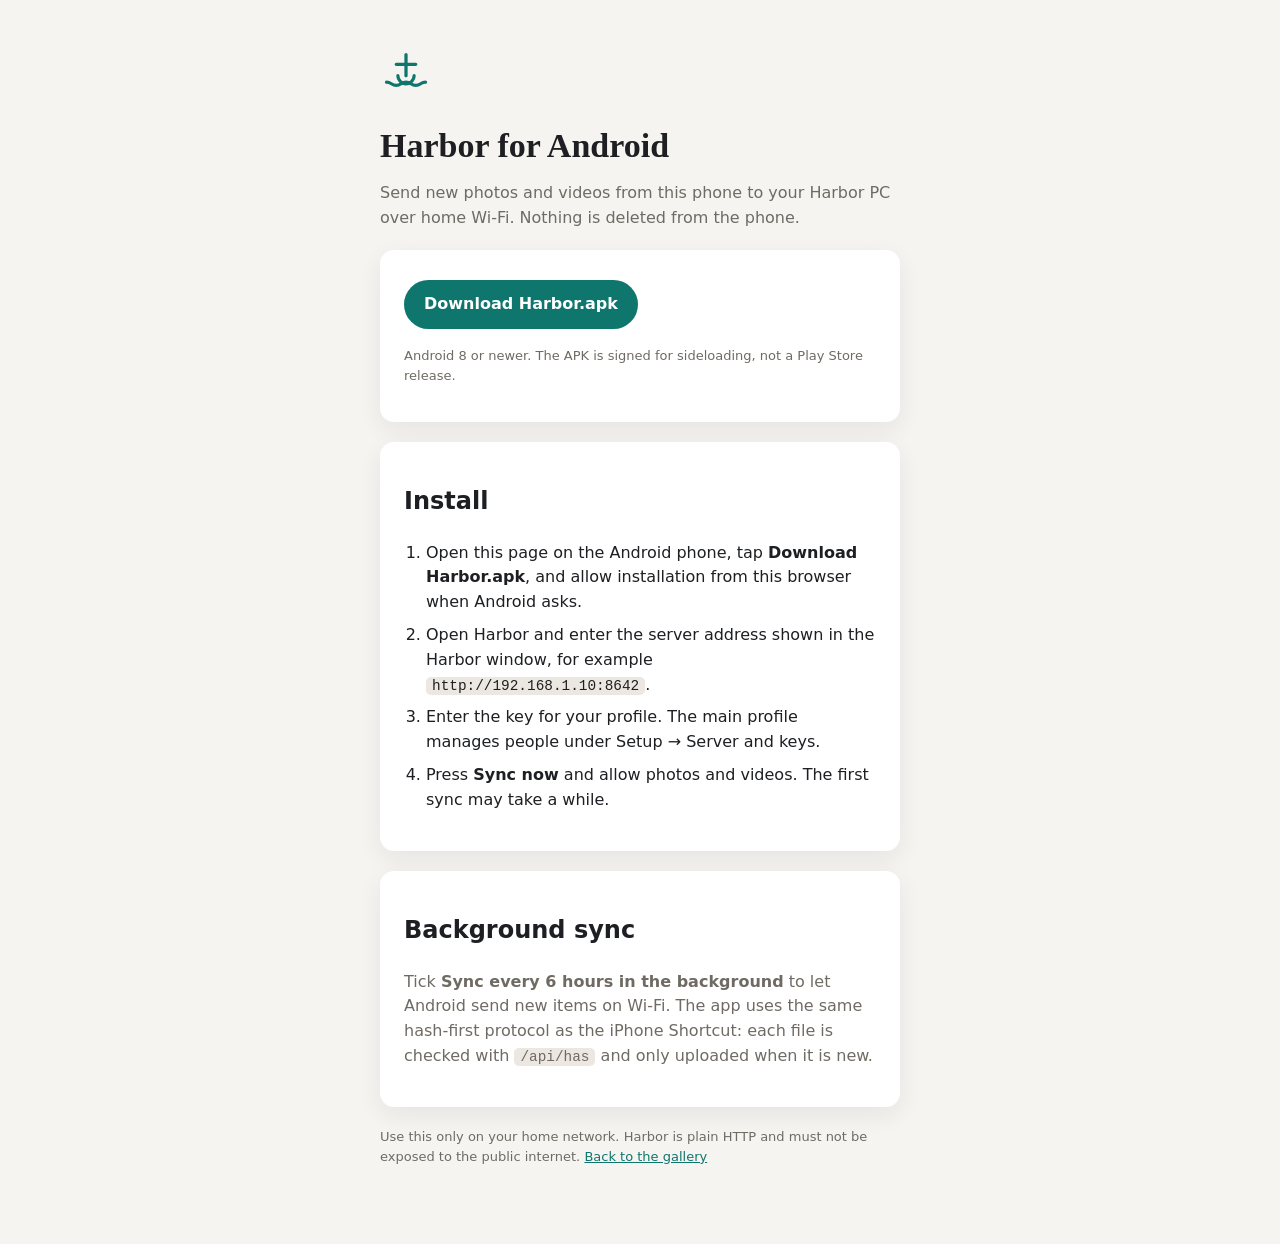
==== photo_harbor/web/android/index.html @ eb044540 "feat(android): [milestone 4/4] add a native client and APK download" ====
<!doctype html>
<html lang="en">
<head>
  <meta charset="utf-8">
  <meta name="viewport" content="width=device-width, initial-scale=1">
  <title>Harbor for Android</title>
  <style>
    :root { color-scheme: light; --bg:#f6f4f0; --surface:#fff; --ink:#1d1f22; --muted:#6f6b64;
      --accent:#0f766e; --line:#ddd8cf; }
    * { box-sizing: border-box; }
    body { margin:0; background:var(--bg); color:var(--ink);
      font:16px/1.55 "Segoe UI", system-ui, sans-serif; }
    main { max-width:560px; margin:0 auto; padding:48px 20px 64px; }
    .mark { width:52px; height:52px; }
    h1 { font:600 34px/1.15 Georgia, serif; margin:18px 0 6px; }
    p { color:var(--muted); }
    .card { background:var(--surface); border-radius:14px; padding:22px 24px; margin:20px 0;
      box-shadow:0 8px 24px rgba(29,31,34,.07); }
    .button { display:inline-block; background:var(--accent); color:#fff; text-decoration:none;
      font-weight:600; padding:12px 20px; border-radius:999px; margin:8px 0 4px; }
    .button:hover { filter:brightness(1.07); }
    ol { padding-left:22px; }
    li { margin:8px 0; }
    code, kbd { background:#ece8e1; border-radius:5px; padding:1px 6px; font-size:.9em; }
    .meta { font-size:13px; color:var(--muted); }
    a { color:var(--accent); }
  </style>
</head>
<body>
<main>
  <svg class="mark" viewBox="0 0 32 32" aria-hidden="true">
    <path d="M4 21c3 0 3 2 6 2s3-2 6-2 3 2 6 2 3-2 6-2" fill="none" stroke="#0f766e" stroke-width="2" stroke-linecap="round"/>
    <path d="M16 4v13M10 10h12M11 17a5 5 0 0 0 10 0" fill="none" stroke="#0f766e" stroke-width="2" stroke-linecap="round" stroke-linejoin="round"/>
  </svg>
  <h1>Harbor for Android</h1>
  <p>Send new photos and videos from this phone to your Harbor PC over home Wi-Fi. Nothing is deleted from the phone.</p>

  <div class="card">
    <a class="button" href="/android/Harbor.apk" download>Download Harbor.apk</a>
    <p class="meta">Android 8 or newer. The APK is signed for sideloading, not a Play Store release.</p>
  </div>

  <div class="card">
    <h2>Install</h2>
    <ol>
      <li>Open this page on the Android phone, tap <b>Download Harbor.apk</b>, and allow installation from this browser when Android asks.</li>
      <!-- hygiene: allow example LAN address in instructions -->
      <li>Open Harbor and enter the server address shown in the Harbor window, for example <code>http://192.168.1.10:8642</code>.</li>
      <li>Enter the key for your profile. The main profile manages people under Setup → Server and keys.</li>
      <li>Press <b>Sync now</b> and allow photos and videos. The first sync may take a while.</li>
    </ol>
  </div>

  <div class="card">
    <h2>Background sync</h2>
    <p>Tick <b>Sync every 6 hours in the background</b> to let Android send new items on Wi-Fi. The app uses the same hash-first protocol as the iPhone Shortcut: each file is checked with <code>/api/has</code> and only uploaded when it is new.</p>
  </div>

  <p class="meta">Use this only on your home network. Harbor is plain HTTP and must not be exposed to the public internet. <a href="/">Back to the gallery</a></p>
</main>
</body>
</html>
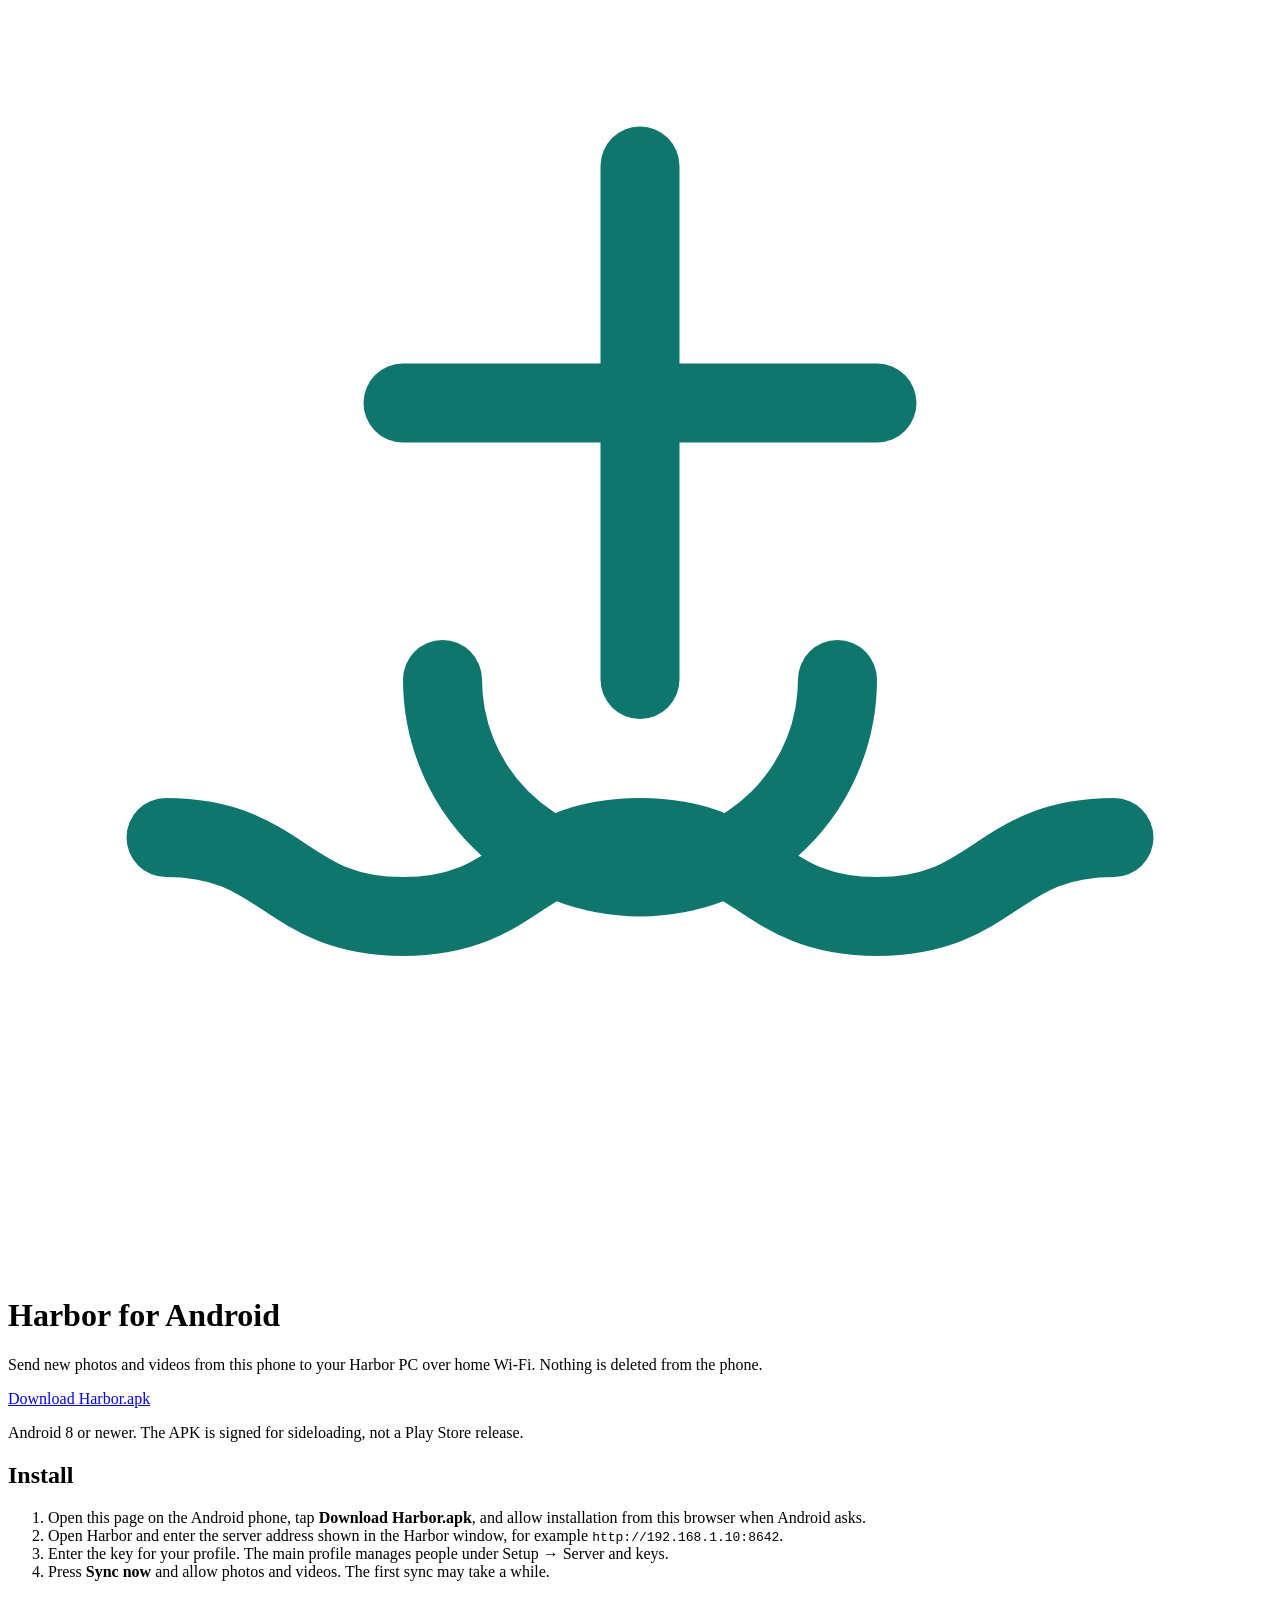
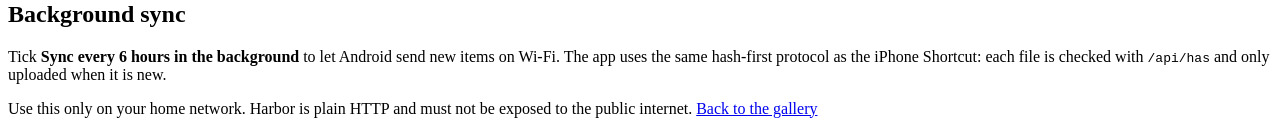
==== commit 4e86ce6e: "fix(photo-harbor): audit pushes 63-80 - CSP-safe Android page" ====
--- a/photo_harbor/web/android/index.html
+++ b/photo_harbor/web/android/index.html
@@ -4,27 +4,7 @@
   <meta charset="utf-8">
   <meta name="viewport" content="width=device-width, initial-scale=1">
   <title>Harbor for Android</title>
-  <style>
-    :root { color-scheme: light; --bg:#f6f4f0; --surface:#fff; --ink:#1d1f22; --muted:#6f6b64;
-      --accent:#0f766e; --line:#ddd8cf; }
-    * { box-sizing: border-box; }
-    body { margin:0; background:var(--bg); color:var(--ink);
-      font:16px/1.55 "Segoe UI", system-ui, sans-serif; }
-    main { max-width:560px; margin:0 auto; padding:48px 20px 64px; }
-    .mark { width:52px; height:52px; }
-    h1 { font:600 34px/1.15 Georgia, serif; margin:18px 0 6px; }
-    p { color:var(--muted); }
-    .card { background:var(--surface); border-radius:14px; padding:22px 24px; margin:20px 0;
-      box-shadow:0 8px 24px rgba(29,31,34,.07); }
-    .button { display:inline-block; background:var(--accent); color:#fff; text-decoration:none;
-      font-weight:600; padding:12px 20px; border-radius:999px; margin:8px 0 4px; }
-    .button:hover { filter:brightness(1.07); }
-    ol { padding-left:22px; }
-    li { margin:8px 0; }
-    code, kbd { background:#ece8e1; border-radius:5px; padding:1px 6px; font-size:.9em; }
-    .meta { font-size:13px; color:var(--muted); }
-    a { color:var(--accent); }
-  </style>
+  <link rel="stylesheet" href="/android/style.css">
 </head>
 <body>
 <main>
@@ -37,7 +17,7 @@
 
   <div class="card">
     <a class="button" href="/android/Harbor.apk" download>Download Harbor.apk</a>
-    <p class="meta">Android 8 or newer. The APK is signed for sideloading, not a Play Store release.</p>
+    <p class="meta" id="apk-meta">Android 8 or newer. The APK is signed for sideloading, not a Play Store release.</p>
   </div>
 
   <div class="card">
@@ -58,5 +38,6 @@
 
   <p class="meta">Use this only on your home network. Harbor is plain HTTP and must not be exposed to the public internet. <a href="/">Back to the gallery</a></p>
 </main>
+<script src="/android/meta.js" defer></script>
 </body>
 </html>
